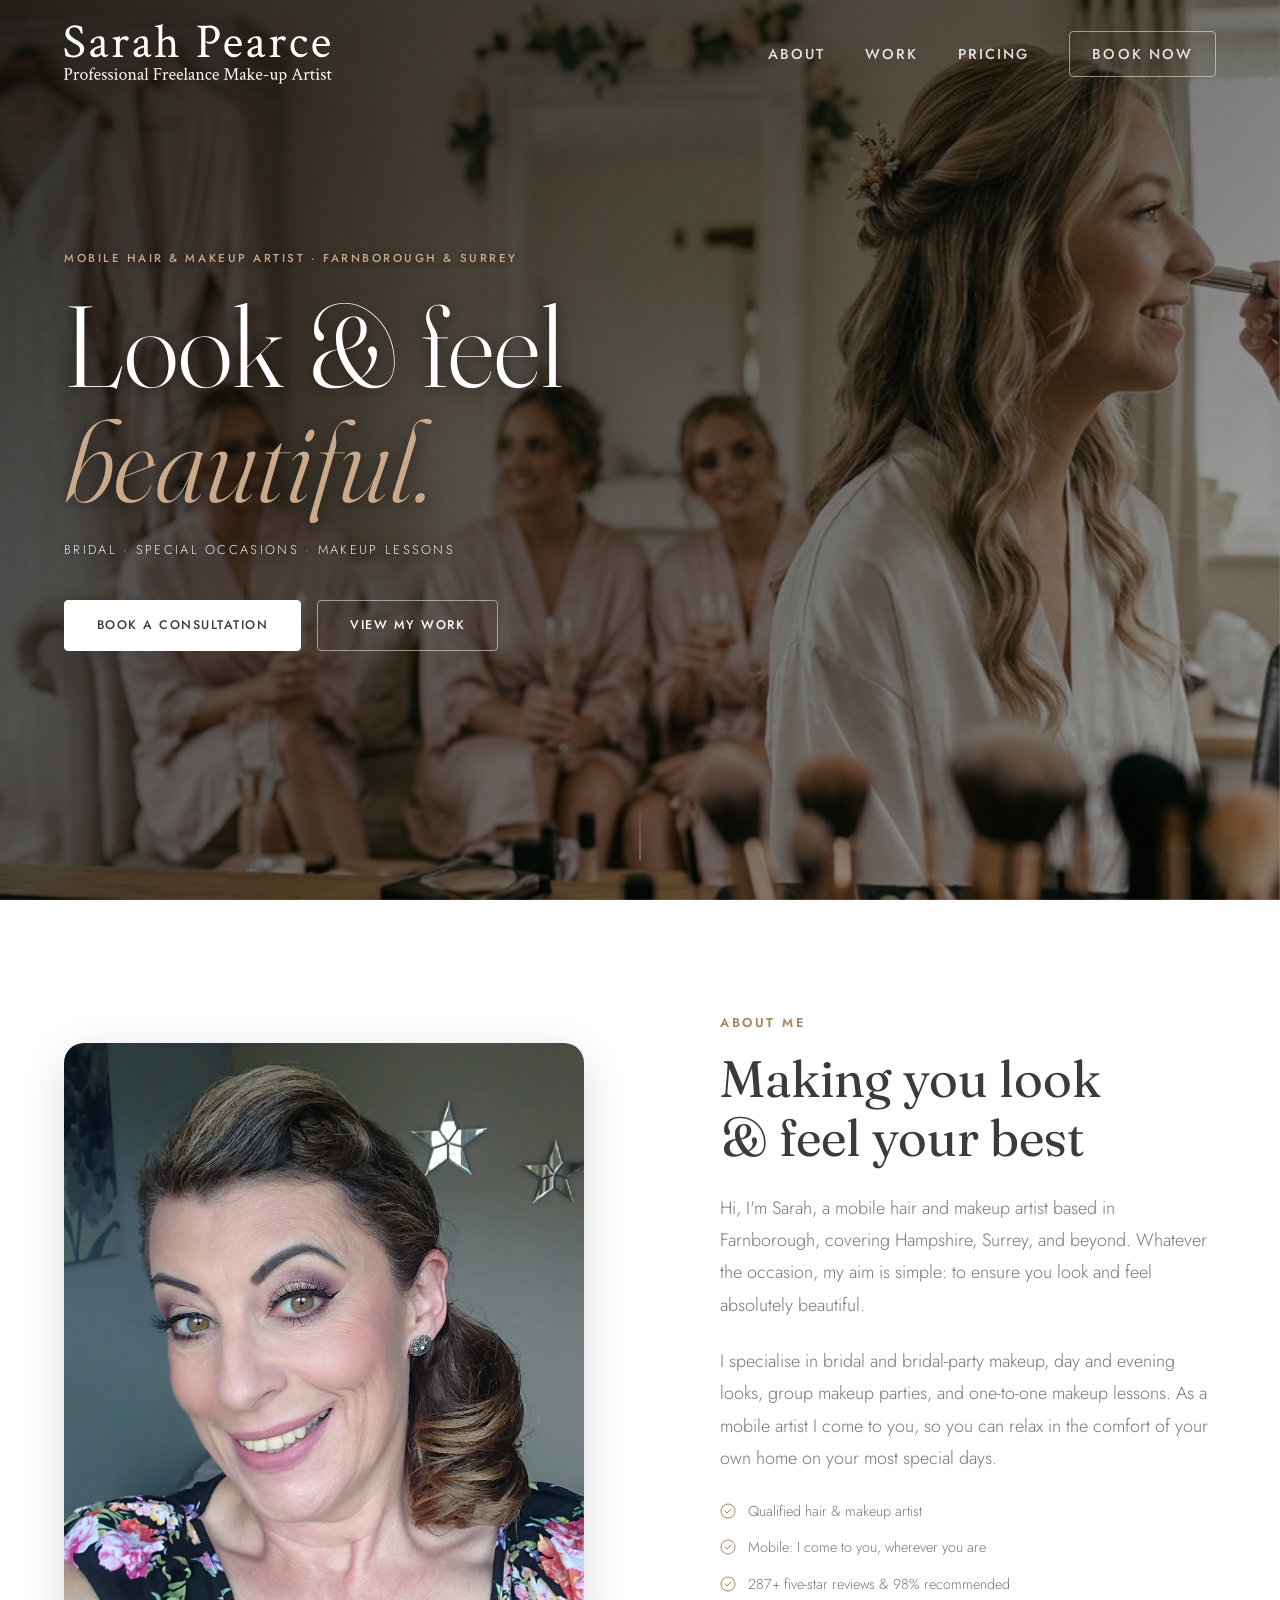
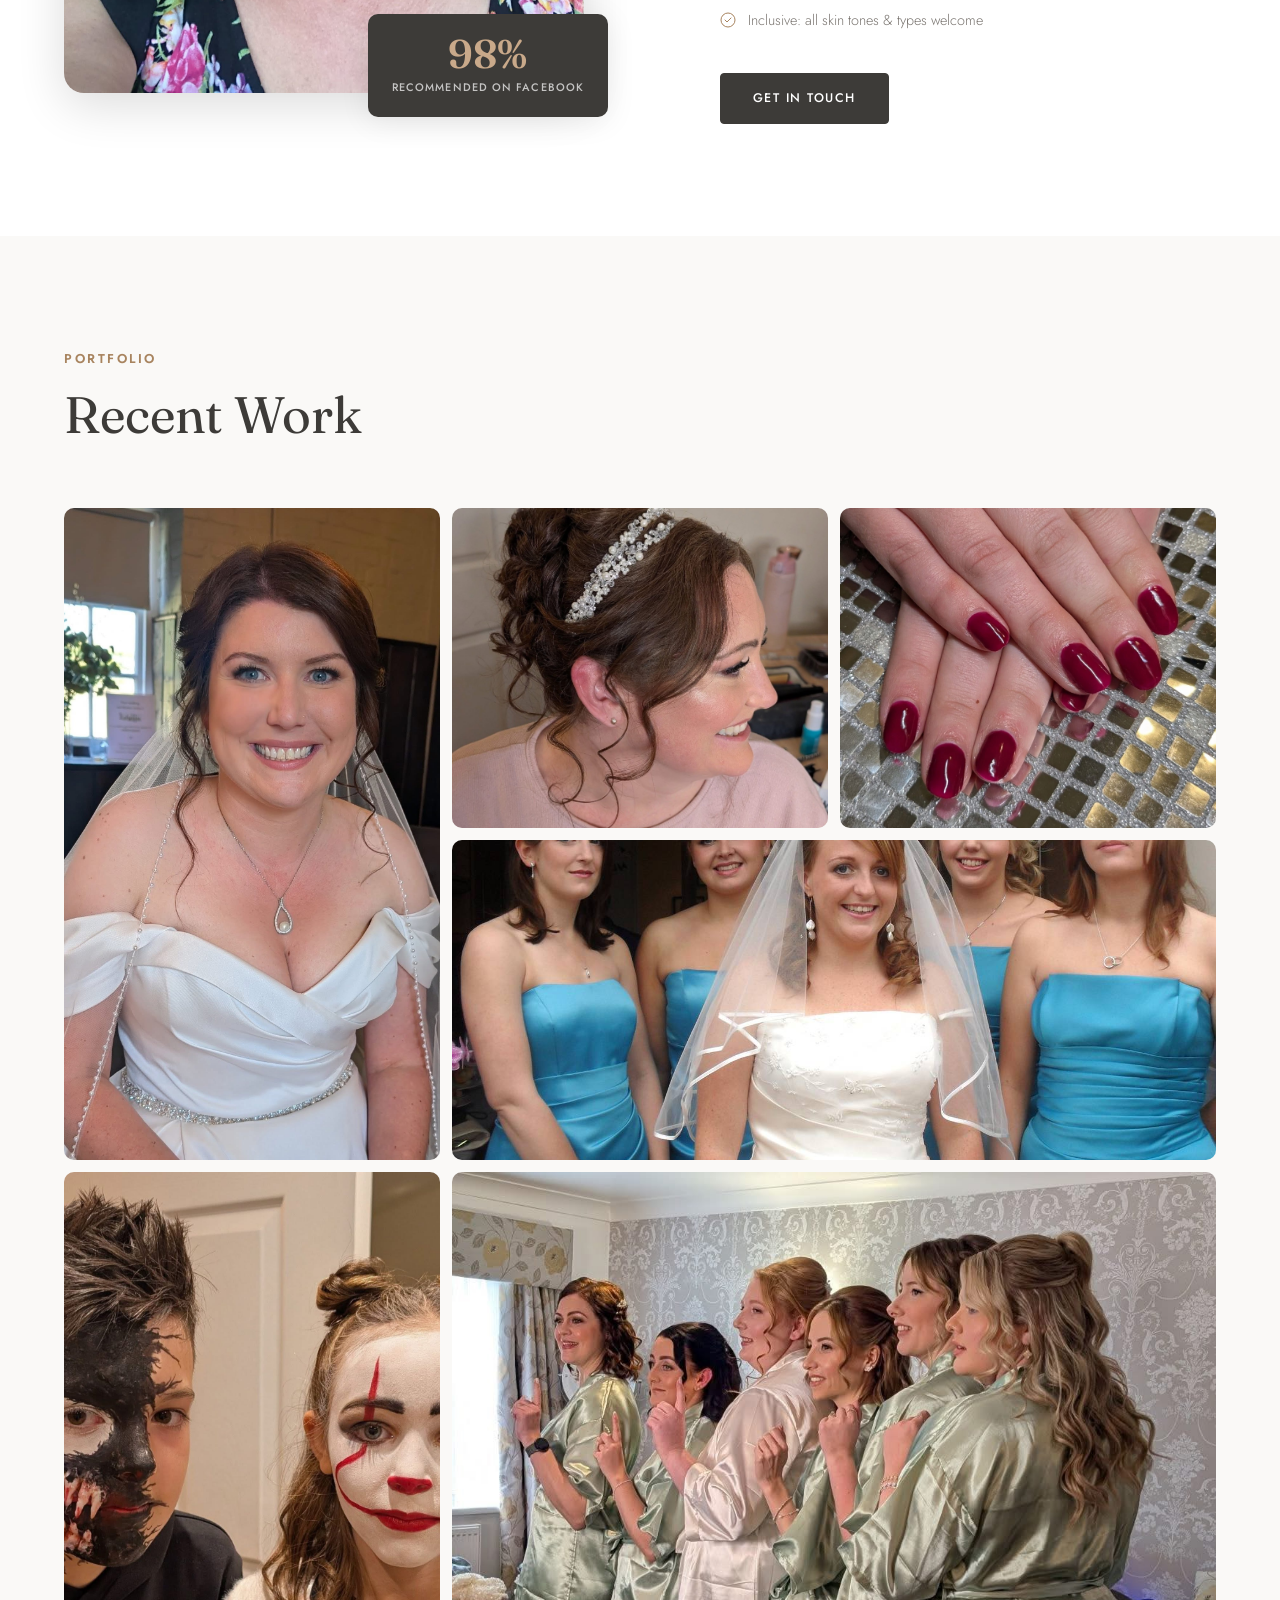
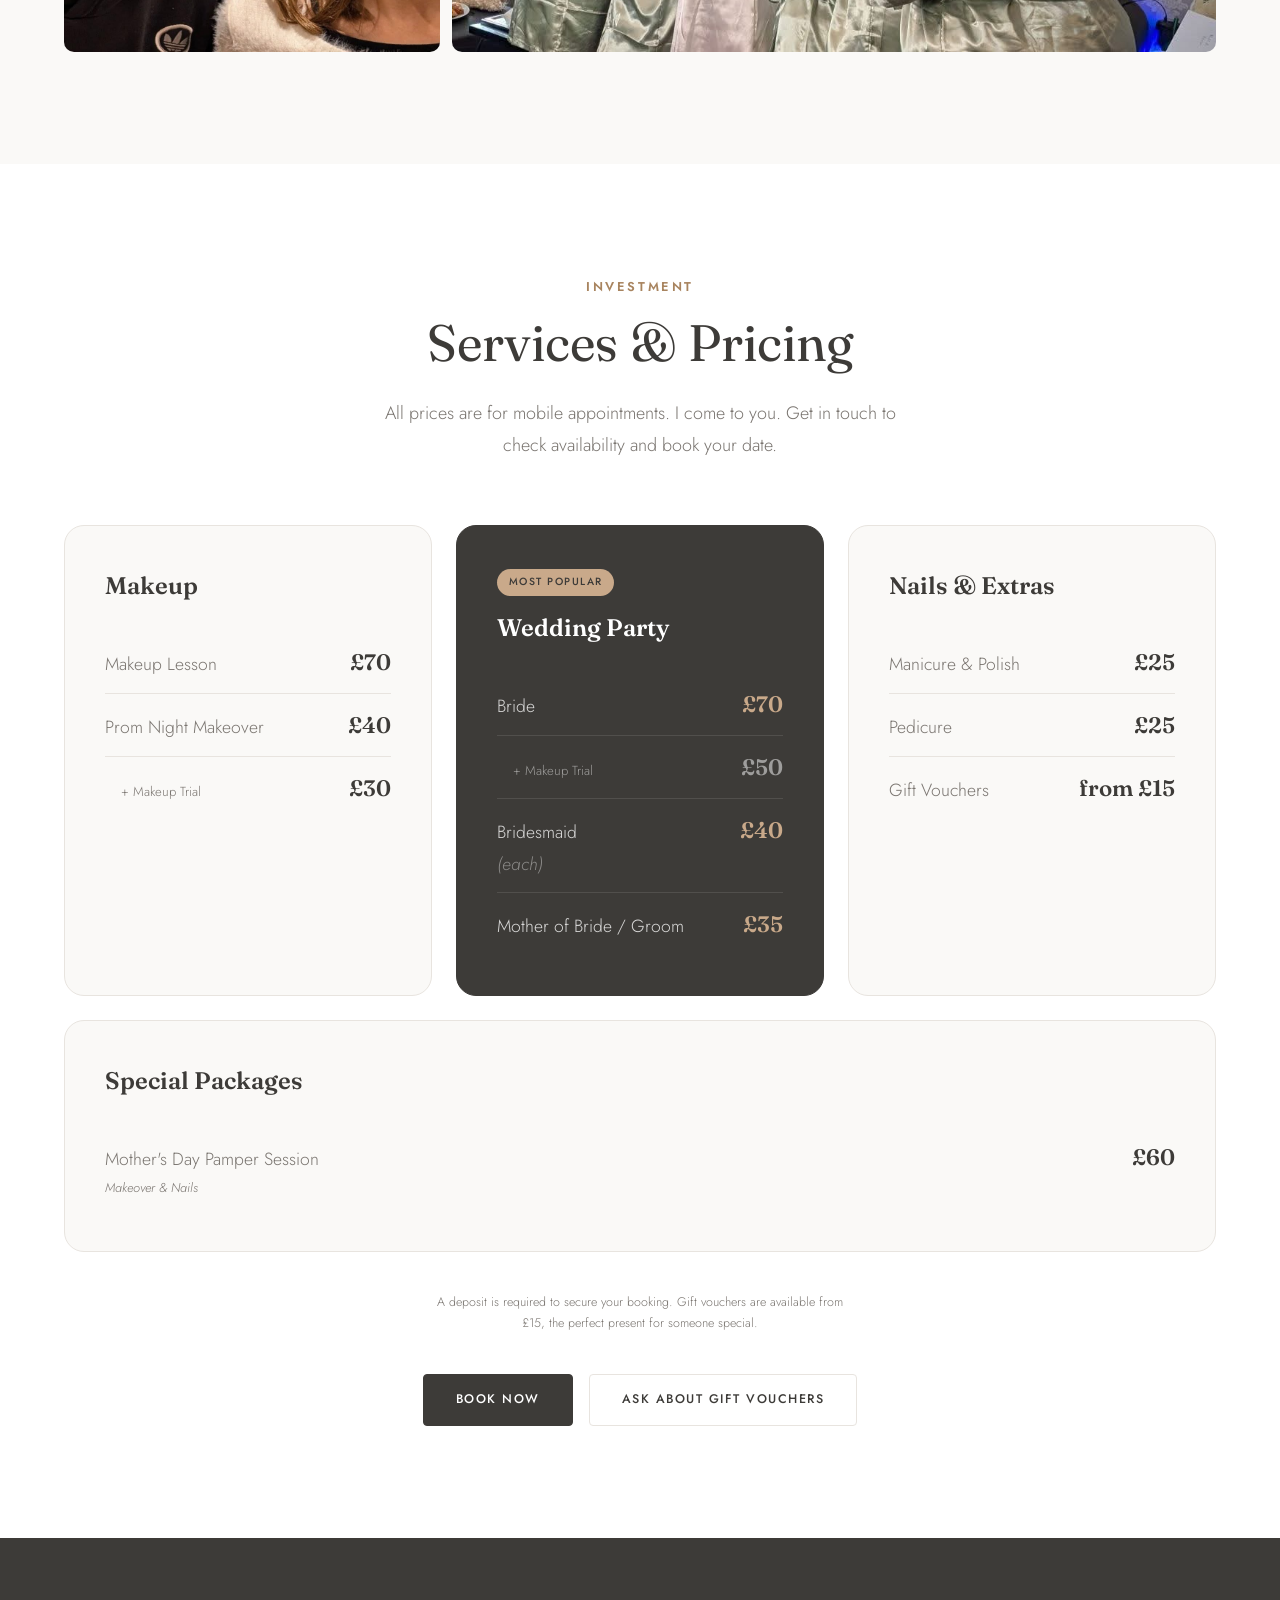
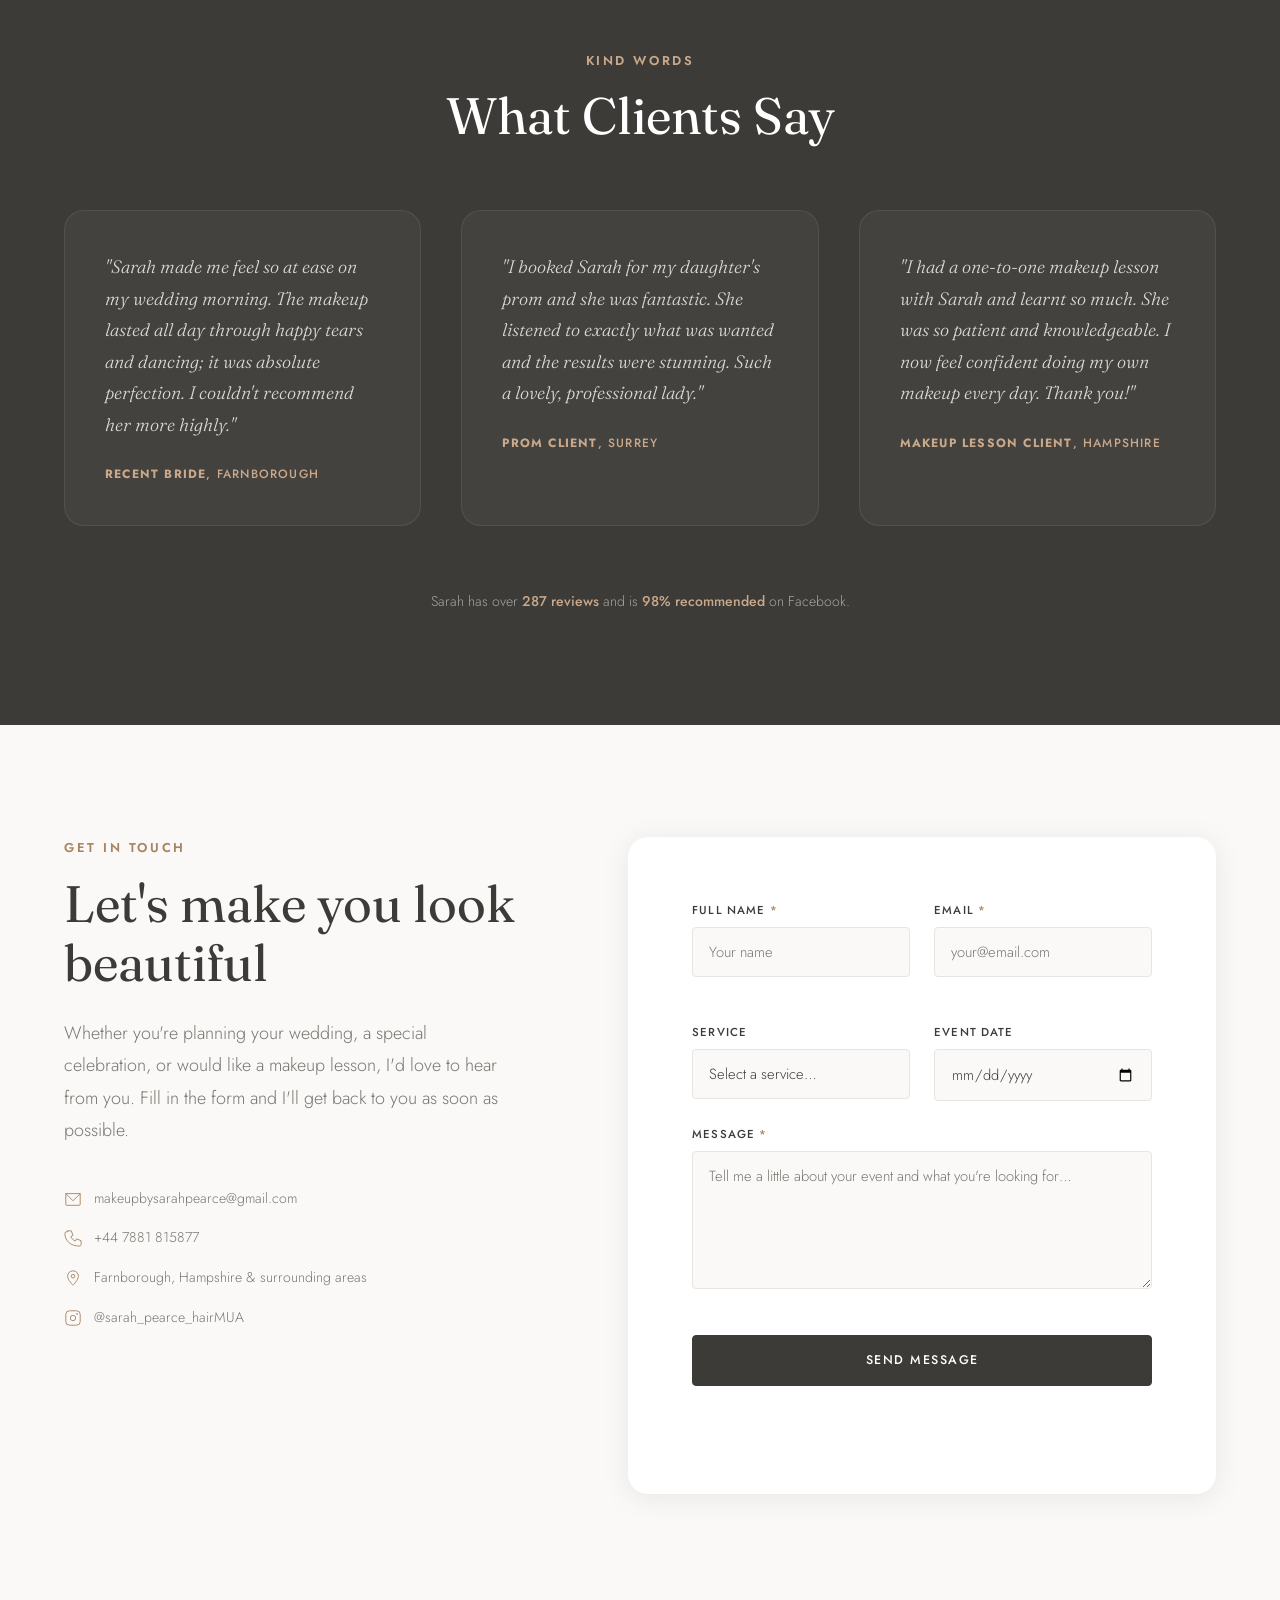
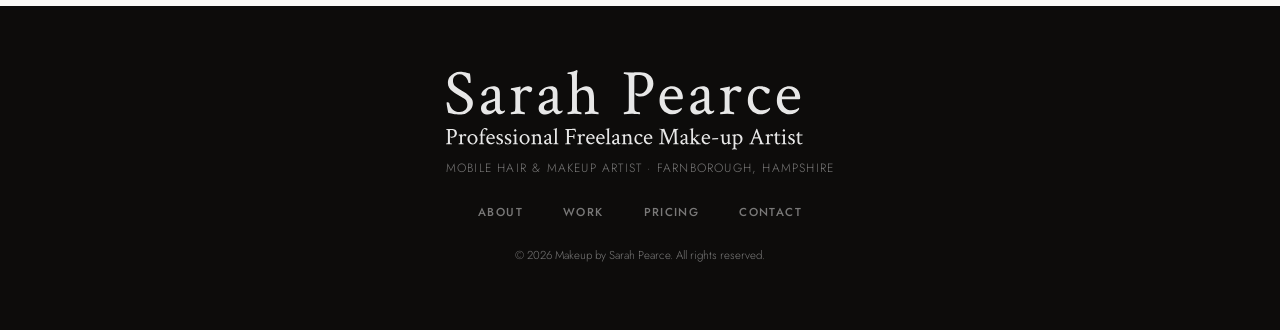
==== makeupbysarahpearce/index.html @ aaafce6f "Fix makeupbysarahpearce – commit as regular files instead of submodule Co-Authored-By: Claude Sonnet" ====
<!DOCTYPE html>
<html lang="en">
<head>
  <meta charset="UTF-8" />
  <meta name="viewport" content="width=device-width, initial-scale=1.0" />
  <title>Makeup by Sarah Pearce | Mobile Hair &amp; Makeup Artist, Farnborough</title>
  <link rel="stylesheet" href="styles.css" />
  <link rel="preconnect" href="https://fonts.googleapis.com" />
  <link rel="preconnect" href="https://fonts.gstatic.com" crossorigin />
  <link href="https://fonts.googleapis.com/css2?family=Fraunces:ital,opsz,wght@0,9..144,300;0,9..144,400;0,9..144,600;1,9..144,300;1,9..144,400;1,9..144,600&family=Jost:wght@300;400;500&display=swap" rel="stylesheet" />
  <script src="https://mcp.figma.com/mcp/html-to-design/capture.js" async></script>
</head>
<body>

  <!-- NAV -->
  <header class="nav" id="nav">
    <div class="nav__inner">
      <a href="#hero" class="nav__logo">
        <img src="Images/Logo_colour.svg" alt="Makeup by Sarah Pearce" class="nav__logo-img" />
      </a>
      <nav class="nav__links">
        <a href="#about">About</a>
        <a href="#gallery">Work</a>
        <a href="#pricing">Pricing</a>
        <a href="#contact" class="nav__cta">Book Now</a>
      </nav>
      <button class="nav__burger" aria-label="Open menu" id="burger">
        <span></span><span></span><span></span>
      </button>
    </div>
    <div class="nav__mobile" id="mobileMenu">
      <a href="#about" class="mobile-link">About</a>
      <a href="#gallery" class="mobile-link">Work</a>
      <a href="#pricing" class="mobile-link">Pricing</a>
      <a href="#contact" class="mobile-link">Book Now</a>
    </div>
  </header>

  <!-- HERO -->
  <section class="hero" id="hero">
    <div class="hero__bg">
      <div class="hero__overlay"></div>
      <img
        src="Images/hero_01.png"
        alt="Makeup artist at work"
        class="hero__img"
      />
    </div>
    <div class="hero__content">
      <p class="hero__eyebrow">Mobile Hair &amp; Makeup Artist · Farnborough &amp; Surrey</p>
      <h1 class="hero__title">Look &amp; feel<br /><em>beautiful.</em></h1>
      <p class="hero__sub">Bridal · Special Occasions · Makeup Lessons</p>
      <div class="hero__actions">
        <a href="#contact" class="btn btn--light">Book a Consultation</a>
        <a href="#gallery" class="btn btn--ghost">View My Work</a>
      </div>
    </div>
    <a href="#about" class="hero__scroll" aria-label="Scroll down">
      <span class="hero__scroll-line"></span>
    </a>
  </section>

  <!-- ABOUT -->
  <section class="about section" id="about">
    <div class="container about__grid">
      <div class="about__image-wrap">
        <img
          src="Images/IMG_0095.JPG"
          alt="Sarah Pearce, mobile hair and makeup artist"
          class="about__img"
        />
        <div class="about__badge">
          <span class="about__badge-num">98%</span>
          <span class="about__badge-text">Recommended on Facebook</span>
        </div>
      </div>
      <div class="about__copy">
        <p class="label">About Me</p>
        <h2 class="section-title">Making you look<br />&amp; feel your best</h2>
        <p class="body-text">Hi, I'm Sarah, a mobile hair and makeup artist based in Farnborough, covering Hampshire, Surrey, and beyond. Whatever the occasion, my aim is simple: to ensure you look and feel absolutely beautiful.</p>
        <p class="body-text">I specialise in bridal and bridal-party makeup, day and evening looks, group makeup parties, and one-to-one makeup lessons. As a mobile artist I come to you, so you can relax in the comfort of your own home on your most special days.</p>
        <ul class="about__list">
          <li>
            <svg viewBox="0 0 16 16" fill="none"><circle cx="8" cy="8" r="7" stroke="currentColor"/><path d="M5 8l2 2 4-4" stroke="currentColor" stroke-linecap="round" stroke-linejoin="round"/></svg>
            Qualified hair &amp; makeup artist
          </li>
          <li>
            <svg viewBox="0 0 16 16" fill="none"><circle cx="8" cy="8" r="7" stroke="currentColor"/><path d="M5 8l2 2 4-4" stroke="currentColor" stroke-linecap="round" stroke-linejoin="round"/></svg>
            Mobile: I come to you, wherever you are
          </li>
          <li>
            <svg viewBox="0 0 16 16" fill="none"><circle cx="8" cy="8" r="7" stroke="currentColor"/><path d="M5 8l2 2 4-4" stroke="currentColor" stroke-linecap="round" stroke-linejoin="round"/></svg>
            287+ five-star reviews &amp; 98% recommended
          </li>
          <li>
            <svg viewBox="0 0 16 16" fill="none"><circle cx="8" cy="8" r="7" stroke="currentColor"/><path d="M5 8l2 2 4-4" stroke="currentColor" stroke-linecap="round" stroke-linejoin="round"/></svg>
            Inclusive: all skin tones &amp; types welcome
          </li>
        </ul>
        <a href="#contact" class="btn btn--dark">Get in Touch</a>
      </div>
    </div>
  </section>

  <!-- GALLERY -->
  <section class="gallery section" id="gallery">
    <div class="container gallery__header">
      <p class="label">Portfolio</p>
      <h2 class="section-title">Recent Work</h2>
    </div>
    <div class="gallery__grid">
      <div class="gallery__item gallery__item--tall">
        <img src="Images/IMG_0094.JPG" alt="Bridal makeup" />
        <div class="gallery__caption">Bridal</div>
      </div>
      <div class="gallery__item">
        <img src="Images/IMG_0092.JPG" alt="Bridal hair and makeup" />
        <div class="gallery__caption">Bridal Hair &amp; Makeup</div>
      </div>
      <div class="gallery__item">
        <img src="Images/IMG_0091.JPG" alt="Manicure" />
        <div class="gallery__caption">Manicure</div>
      </div>
      <div class="gallery__item gallery__item--wide">
        <img src="Images/Sarah Thorne wedding day 25 June 2011 021.jpeg" alt="Bride and bridesmaids" />
        <div class="gallery__caption">Wedding Party</div>
      </div>
      <div class="gallery__item">
        <img src="Images/IMG_0093.JPG" alt="Special FX makeup" />
        <div class="gallery__caption">Special FX</div>
      </div>
      <div class="gallery__item gallery__item--wide">
        <img src="Images/IMG_0090.JPG" alt="Bridal party getting ready" />
        <div class="gallery__caption">Wedding Morning</div>
      </div>
    </div>
  </section>

  <!-- SERVICES / PRICING -->
  <section class="pricing section" id="pricing">
    <div class="container">
      <div class="pricing__header">
        <p class="label">Investment</p>
        <h2 class="section-title">Services &amp; Pricing</h2>
        <p class="pricing__sub body-text">All prices are for mobile appointments. I come to you. Get in touch to check availability and book your date.</p>
      </div>

      <div class="price-list">

        <div class="price-list__group">
          <h3 class="price-list__heading">Makeup</h3>
          <ul class="price-list__items">
            <li>
              <span class="price-list__name">Makeup Lesson</span>
              <span class="price-list__price">£70</span>
            </li>
            <li>
              <span class="price-list__name">Prom Night Makeover</span>
              <span class="price-list__price">£40</span>
            </li>
            <li class="price-list__sub-item">
              <span class="price-list__name">+ Makeup Trial</span>
              <span class="price-list__price">£30</span>
            </li>
          </ul>
        </div>

        <div class="price-list__group price-list__group--featured">
          <span class="pricing__tag">Most Popular</span>
          <h3 class="price-list__heading">Wedding Party</h3>
          <ul class="price-list__items">
            <li>
              <span class="price-list__name">Bride</span>
              <span class="price-list__price">£70</span>
            </li>
            <li class="price-list__sub-item">
              <span class="price-list__name">+ Makeup Trial</span>
              <span class="price-list__price">£50</span>
            </li>
            <li>
              <span class="price-list__name">Bridesmaid <span class="price-list__each">(each)</span></span>
              <span class="price-list__price">£40</span>
            </li>
            <li>
              <span class="price-list__name">Mother of Bride / Groom</span>
              <span class="price-list__price">£35</span>
            </li>
          </ul>
        </div>

        <div class="price-list__group">
          <h3 class="price-list__heading">Nails &amp; Extras</h3>
          <ul class="price-list__items">
            <li>
              <span class="price-list__name">Manicure &amp; Polish</span>
              <span class="price-list__price">£25</span>
            </li>
            <li>
              <span class="price-list__name">Pedicure</span>
              <span class="price-list__price">£25</span>
            </li>
            <li>
              <span class="price-list__name">Gift Vouchers</span>
              <span class="price-list__price">from £15</span>
            </li>
          </ul>
        </div>

        <div class="price-list__group price-list__group--full">
          <h3 class="price-list__heading">Special Packages</h3>
          <ul class="price-list__items">
            <li>
              <span class="price-list__name">
                Mother's Day Pamper Session
                <span class="price-list__detail">Makeover &amp; Nails</span>
              </span>
              <span class="price-list__price">£60</span>
            </li>
          </ul>
        </div>

      </div>

      <p class="pricing__note">A deposit is required to secure your booking. Gift vouchers are available from £15, the perfect present for someone special.</p>
      <div class="pricing__cta">
        <a href="#contact" class="btn btn--dark">Book Now</a>
        <a href="#contact" class="btn btn--outline">Ask About Gift Vouchers</a>
      </div>
    </div>
  </section>

  <!-- TESTIMONIALS -->
  <section class="testimonials section" id="testimonials">
    <div class="container">
      <p class="label label--light">Kind Words</p>
      <h2 class="section-title section-title--light">What Clients Say</h2>
      <div class="testimonials__grid">
        <blockquote class="testimonial">
          <p>"Sarah made me feel so at ease on my wedding morning. The makeup lasted all day through happy tears and dancing; it was absolute perfection. I couldn't recommend her more highly."</p>
          <footer><strong>Recent Bride</strong>, Farnborough</footer>
        </blockquote>
        <blockquote class="testimonial">
          <p>"I booked Sarah for my daughter's prom and she was fantastic. She listened to exactly what was wanted and the results were stunning. Such a lovely, professional lady."</p>
          <footer><strong>Prom Client</strong>, Surrey</footer>
        </blockquote>
        <blockquote class="testimonial">
          <p>"I had a one-to-one makeup lesson with Sarah and learnt so much. She was so patient and knowledgeable. I now feel confident doing my own makeup every day. Thank you!"</p>
          <footer><strong>Makeup Lesson Client</strong>, Hampshire</footer>
        </blockquote>
      </div>
      <p class="testimonials__cta-text">Sarah has over <strong>287 reviews</strong> and is <strong>98% recommended</strong> on Facebook.</p>
    </div>
  </section>

  <!-- CONTACT -->
  <section class="contact section" id="contact">
    <div class="container contact__grid">
      <div class="contact__info">
        <p class="label">Get in Touch</p>
        <h2 class="section-title">Let's make you look beautiful</h2>
        <p class="body-text">Whether you're planning your wedding, a special celebration, or would like a makeup lesson, I'd love to hear from you. Fill in the form and I'll get back to you as soon as possible.</p>
        <ul class="contact__details">
          <li>
            <svg viewBox="0 0 20 20" fill="none"><path d="M2 4h16v12a1 1 0 01-1 1H3a1 1 0 01-1-1V4z" stroke="currentColor"/><path d="M2 4l8 8 8-8" stroke="currentColor"/></svg>
            makeupbysarahpearce@gmail.com
          </li>
          <li>
            <svg viewBox="0 0 20 20" fill="none"><path d="M4 2h4l2 5-2.5 1.5a11 11 0 005 5L14 11l5 2v4a2 2 0 01-2 2C7.163 19 1 12.837 1 5a2 2 0 012-2h1z" stroke="currentColor" stroke-linecap="round" stroke-linejoin="round"/></svg>
            +44 7881 815877
          </li>
          <li>
            <svg viewBox="0 0 20 20" fill="none"><path d="M10 2a6 6 0 016 6c0 4-6 10-6 10S4 12 4 8a6 6 0 016-6z" stroke="currentColor"/><circle cx="10" cy="8" r="2" stroke="currentColor"/></svg>
            Farnborough, Hampshire &amp; surrounding areas
          </li>
          <li>
            <svg viewBox="0 0 20 20" fill="none"><rect x="2" y="2" width="16" height="16" rx="4" stroke="currentColor"/><circle cx="10" cy="10" r="3" stroke="currentColor"/><circle cx="14.5" cy="5.5" r="0.5" fill="currentColor" stroke="currentColor"/></svg>
            @sarah_pearce_hairMUA
          </li>
        </ul>
      </div>
      <form class="contact__form" id="contactForm" novalidate>
        <div class="form__row">
          <div class="form__group">
            <label for="name">Full Name <span aria-hidden="true">*</span></label>
            <input type="text" id="name" name="name" placeholder="Your name" required />
            <span class="form__error" id="nameError"></span>
          </div>
          <div class="form__group">
            <label for="email">Email <span aria-hidden="true">*</span></label>
            <input type="email" id="email" name="email" placeholder="your@email.com" required />
            <span class="form__error" id="emailError"></span>
          </div>
        </div>
        <div class="form__row">
          <div class="form__group">
            <label for="service">Service</label>
            <select id="service" name="service">
              <option value="" disabled selected>Select a service…</option>
              <option>Bridal Makeup</option>
              <option>Bridal Trial</option>
              <option>Bridesmaid Makeup</option>
              <option>Mother of Bride / Groom</option>
              <option>Prom Night Makeover</option>
              <option>Makeup Lesson</option>
              <option>Manicure &amp; Polish</option>
              <option>Pedicure</option>
              <option>Mother's Day Pamper Session</option>
              <option>Gift Voucher Enquiry</option>
              <option>Other</option>
            </select>
          </div>
          <div class="form__group">
            <label for="date">Event Date</label>
            <input type="date" id="date" name="date" />
          </div>
        </div>
        <div class="form__group">
          <label for="message">Message <span aria-hidden="true">*</span></label>
          <textarea id="message" name="message" rows="5" placeholder="Tell me a little about your event and what you're looking for…" required></textarea>
          <span class="form__error" id="messageError"></span>
        </div>
        <button type="submit" class="btn btn--dark btn--full" id="submitBtn">
          <span class="btn__text">Send Message</span>
          <span class="btn__spinner" aria-hidden="true"></span>
        </button>
        <p class="form__success" id="formSuccess" aria-live="polite"></p>
      </form>
    </div>
  </section>

  <!-- FOOTER -->
  <footer class="footer">
    <div class="container footer__inner">
      <div class="footer__brand">
        <img src="Images/Logo_white.svg" alt="Makeup by Sarah Pearce" class="footer__logo-img" />
        <p>Mobile Hair &amp; Makeup Artist · Farnborough, Hampshire</p>
      </div>
      <nav class="footer__nav">
        <a href="#about">About</a>
        <a href="#gallery">Work</a>
        <a href="#pricing">Pricing</a>
        <a href="#contact">Contact</a>
      </nav>
      <p class="footer__copy">&copy; 2026 Makeup by Sarah Pearce. All rights reserved.</p>
    </div>
  </footer>

  <script src="script.js"></script>
</body>
</html>
---- makeupbysarahpearce/styles.css ----
/* =========================================================
   ARIA MONROE | MAKEUP ARTIST WEBSITE
   ========================================================= */

/* ----- CUSTOM PROPERTIES ----- */
:root {
  --clr-bg:        #faf9f7;
  --clr-white:     #ffffff;
  --clr-black:     #0d0c0b;
  --clr-ink:       #3d3b38;
  --clr-muted:     #7a7570;
  --clr-border:    #e8e4df;
  --clr-accent:    #c9a98a;
  --clr-accent-dk: #a8845f;
  --clr-dark:      #1a1917;

  --ff-serif: 'Fraunces', Georgia, serif;
  --ff-sans:  'Jost', system-ui, sans-serif;

  --fw-light:   300;
  --fw-regular: 400;
  --fw-medium:  500;
  --fw-semi:    600;

  --space-xs:  0.5rem;
  --space-sm:  1rem;
  --space-md:  1.5rem;
  --space-lg:  2.5rem;
  --space-xl:  4rem;
  --space-2xl: 7rem;

  --radius-sm: 4px;
  --radius-md: 10px;
  --radius-lg: 20px;

  --transition: 0.3s ease;
  --shadow-card: 0 4px 30px rgba(0,0,0,0.08);
  --shadow-hover: 0 12px 48px rgba(0,0,0,0.14);
}

/* ----- RESET & BASE ----- */
*, *::before, *::after { box-sizing: border-box; margin: 0; padding: 0; }
html { scroll-behavior: smooth; font-size: 16px; }
body {
  font-family: var(--ff-sans);
  font-weight: var(--fw-light);
  color: var(--clr-ink);
  background: var(--clr-bg);
  line-height: 1.7;
  -webkit-font-smoothing: antialiased;
}
img { display: block; max-width: 100%; height: 100%; object-fit: cover; }
a { text-decoration: none; color: inherit; }
button { cursor: pointer; border: none; background: none; font: inherit; }
ul { list-style: none; }

/* ----- UTILITIES ----- */
.container {
  max-width: 1200px;
  margin: 0 auto;
  padding: 0 var(--space-md);
}

.section { padding: var(--space-2xl) 0; }

.label {
  font-family: var(--ff-sans);
  font-weight: var(--fw-semi);
  font-size: 0.8rem;
  letter-spacing: 0.2em;
  text-transform: uppercase;
  color: var(--clr-accent-dk);
  margin-bottom: var(--space-sm);
  display: block;
}

.label--light { color: var(--clr-accent); }

.section-title {
  font-family: var(--ff-serif);
  font-weight: var(--fw-regular);
  font-size: clamp(2rem, 4vw, 3.2rem);
  line-height: 1.15;
  color: var(--clr-ink);
  margin-bottom: var(--space-md);
}

.section-title--light { color: var(--clr-white); }

.body-text {
  color: var(--clr-muted);
  font-size: 1.125rem;
  max-width: 52ch;
  line-height: 1.8;
  margin-bottom: var(--space-md);
}

/* ----- BUTTONS ----- */
.btn {
  display: inline-flex;
  align-items: center;
  justify-content: center;
  gap: 0.5rem;
  padding: 0.875rem 2rem;
  font-family: var(--ff-sans);
  font-weight: var(--fw-medium);
  font-size: 0.78rem;
  letter-spacing: 0.12em;
  text-transform: uppercase;
  border-radius: var(--radius-sm);
  transition: background var(--transition), color var(--transition),
              border-color var(--transition), transform 0.2s ease,
              box-shadow var(--transition);
}

.btn--dark {
  background: var(--clr-ink);
  color: var(--clr-white);
  border: 1.5px solid var(--clr-ink);
}
.btn--dark:hover {
  background: var(--clr-accent-dk);
  border-color: var(--clr-accent-dk);
  transform: translateY(-2px);
  box-shadow: 0 8px 24px rgba(168,132,95,0.3);
}

.btn--light {
  background: var(--clr-white);
  color: var(--clr-ink);
  border: 1.5px solid var(--clr-white);
}
.btn--light:hover {
  background: transparent;
  color: var(--clr-white);
  transform: translateY(-2px);
}

.btn--ghost {
  background: transparent;
  color: var(--clr-white);
  border: 1.5px solid rgba(255,255,255,0.5);
}
.btn--ghost:hover {
  background: rgba(255,255,255,0.1);
  border-color: var(--clr-white);
  transform: translateY(-2px);
}

.btn--outline {
  background: transparent;
  color: var(--clr-ink);
  border: 1.5px solid var(--clr-border);
}
.btn--outline:hover {
  background: var(--clr-ink);
  color: var(--clr-white);
  border-color: var(--clr-ink);
  transform: translateY(-2px);
}

.btn--full { width: 100%; }

/* ----- NAV ----- */
.nav {
  position: fixed;
  top: 0;
  left: 0;
  right: 0;
  z-index: 100;
  transition: background var(--transition), box-shadow var(--transition), padding var(--transition);
  padding: 1.5rem 0;
}

.nav.scrolled {
  background: rgba(250,249,247,0.95);
  backdrop-filter: blur(12px);
  box-shadow: 0 1px 20px rgba(0,0,0,0.06);
  padding: 1rem 0;
}

.nav__inner {
  max-width: 1200px;
  margin: 0 auto;
  padding: 0 var(--space-md);
  display: flex;
  align-items: center;
  justify-content: space-between;
}

.nav__logo {
  display: flex;
  align-items: center;
}

.nav__logo-img {
  height: 60px;
  width: auto;
  object-fit: contain;
  filter: brightness(0) invert(1);
  transition: filter var(--transition), opacity var(--transition);
}
.nav.scrolled .nav__logo-img {
  filter: none;
}

.nav__links {
  display: flex;
  align-items: center;
  gap: var(--space-lg);
}

.nav__links a {
  font-size: 0.9rem;
  font-weight: var(--fw-medium);
  letter-spacing: 0.14em;
  text-transform: uppercase;
  color: rgba(255,255,255,0.85);
  transition: color var(--transition);
  position: relative;
}
.nav__links a::after {
  content: '';
  position: absolute;
  left: 0; bottom: -3px;
  width: 0; height: 1px;
  background: currentColor;
  transition: width var(--transition);
}
.nav__links a:hover::after { width: 100%; }
.nav__links a:hover { color: var(--clr-white); }
.nav.scrolled .nav__links a { color: var(--clr-muted); }
.nav.scrolled .nav__links a:hover { color: var(--clr-ink); }

.nav__cta {
  padding: 0.6rem 1.4rem;
  border: 1.5px solid rgba(255,255,255,0.5);
  border-radius: var(--radius-sm);
  transition: background var(--transition), border-color var(--transition) !important;
}
.nav__cta:hover { background: rgba(255,255,255,0.15) !important; }
.nav.scrolled .nav__cta {
  border-color: var(--clr-border) !important;
  color: var(--clr-ink) !important;
}
.nav.scrolled .nav__cta:hover { background: var(--clr-ink) !important; color: var(--clr-white) !important; }

.nav__burger { display: none; flex-direction: column; gap: 5px; padding: 4px; }
.nav__burger span {
  display: block; width: 24px; height: 1.5px;
  background: var(--clr-white);
  transition: background var(--transition), transform var(--transition), opacity var(--transition);
}
.nav.scrolled .nav__burger span { background: var(--clr-ink); }
.nav__burger.open span:nth-child(1) { transform: translateY(6.5px) rotate(45deg); }
.nav__burger.open span:nth-child(2) { opacity: 0; }
.nav__burger.open span:nth-child(3) { transform: translateY(-6.5px) rotate(-45deg); }

.nav__mobile {
  display: none;
  flex-direction: column;
  background: var(--clr-bg);
  padding: var(--space-md) var(--space-md) var(--space-lg);
  border-top: 1px solid var(--clr-border);
}
.nav__mobile.open { display: flex; }
.mobile-link {
  font-size: 0.8rem;
  font-weight: var(--fw-medium);
  letter-spacing: 0.14em;
  text-transform: uppercase;
  color: var(--clr-ink);
  padding: 0.75rem 0;
  border-bottom: 1px solid var(--clr-border);
  transition: color var(--transition);
}
.mobile-link:hover { color: var(--clr-accent-dk); }

/* ----- HERO ----- */
.hero {
  position: relative;
  height: 100svh;
  min-height: 600px;
  display: flex;
  align-items: center;
  overflow: hidden;
}

.hero__bg {
  position: absolute;
  inset: 0;
}

.hero__img {
  width: 100%;
  height: 100%;
  object-fit: cover;
  object-position: center top;
  transform: scale(1.06);
  animation: heroZoom 12s ease-out forwards;
}

@keyframes heroZoom {
  to { transform: scale(1); }
}

.hero__overlay {
  position: absolute;
  inset: 0;
  background: linear-gradient(
    135deg,
    rgba(10,9,8,0.82) 0%,
    rgba(10,9,8,0.55) 55%,
    rgba(10,9,8,0.3) 100%
  );
  z-index: 1;
}

.hero__content {
  position: relative;
  z-index: 2;
  width: 100%;
  max-width: 1200px;
  margin: 0 auto;
  padding: 0 var(--space-md);
  animation: fadeUp 1s 0.4s both;
}

@keyframes fadeUp {
  from { opacity: 0; transform: translateY(30px); }
  to   { opacity: 1; transform: translateY(0); }
}

.hero__eyebrow {
  font-size: 0.72rem;
  font-weight: var(--fw-medium);
  letter-spacing: 0.22em;
  text-transform: uppercase;
  color: var(--clr-accent);
  margin-bottom: 1.25rem;
  text-shadow: 0 1px 6px rgba(0,0,0,0.5);
}

.hero__title {
  font-family: var(--ff-serif);
  font-weight: var(--fw-light);
  font-size: clamp(3.5rem, 9vw, 7.5rem);
  line-height: 1;
  color: var(--clr-white);
  margin-bottom: 1.25rem;
  text-shadow: 0 2px 16px rgba(0,0,0,0.55);
}

.hero__title em {
  font-style: italic;
  color: var(--clr-accent);
}

.hero__sub {
  font-size: 0.8rem;
  letter-spacing: 0.18em;
  text-transform: uppercase;
  color: rgba(255,255,255,0.9);
  margin-bottom: 2.5rem;
  text-shadow: 0 1px 8px rgba(0,0,0,0.5);
}

.hero__actions { display: flex; gap: 1rem; flex-wrap: wrap; }

.hero__scroll {
  position: absolute;
  bottom: 2.5rem;
  left: 50%;
  transform: translateX(-50%);
  z-index: 2;
  display: flex;
  flex-direction: column;
  align-items: center;
}

.hero__scroll-line {
  display: block;
  width: 1px;
  height: 60px;
  background: linear-gradient(to bottom, transparent, rgba(255,255,255,0.5));
  animation: scrollPulse 2s ease-in-out infinite;
}

@keyframes scrollPulse {
  0%, 100% { opacity: 0.4; transform: scaleY(1); }
  50%       { opacity: 1;   transform: scaleY(1.15); }
}

/* ----- ABOUT ----- */
.about { background: var(--clr-white); }

.about__grid {
  display: grid;
  grid-template-columns: 1fr 1fr;
  gap: var(--space-2xl);
  align-items: center;
}

.about__image-wrap {
  position: relative;
}

.about__img {
  width: 100%;
  aspect-ratio: 4/5;
  object-fit: cover;
  border-radius: var(--radius-lg);
  box-shadow: var(--shadow-hover);
}

.about__badge {
  position: absolute;
  bottom: -1.5rem;
  right: -1.5rem;
  background: var(--clr-ink);
  color: var(--clr-white);
  border-radius: var(--radius-md);
  padding: 1.25rem 1.5rem;
  text-align: center;
  box-shadow: var(--shadow-card);
}

.about__badge-num {
  display: block;
  font-family: var(--ff-serif);
  font-size: 2.5rem;
  font-weight: var(--fw-semi);
  line-height: 1;
  color: var(--clr-accent);
}

.about__badge-text {
  display: block;
  font-size: 0.68rem;
  font-weight: var(--fw-medium);
  letter-spacing: 0.1em;
  text-transform: uppercase;
  color: rgba(255,255,255,0.7);
  margin-top: 0.25rem;
}

.about__copy { padding-left: var(--space-md); }

.about__list {
  display: flex;
  flex-direction: column;
  gap: 0.75rem;
  margin-bottom: var(--space-lg);
}

.about__list li {
  display: flex;
  align-items: center;
  gap: 0.75rem;
  font-size: 0.9rem;
  color: var(--clr-muted);
}

.about__list svg {
  width: 16px;
  height: 16px;
  flex-shrink: 0;
  color: var(--clr-accent-dk);
}

/* ----- GALLERY ----- */
.gallery { background: var(--clr-bg); }

.gallery__header {
  margin-bottom: var(--space-xl);
}

.gallery__grid {
  display: grid;
  grid-template-columns: repeat(3, 1fr);
  grid-template-rows: 320px 320px;
  gap: 12px;
  max-width: 1200px;
  margin: 0 auto;
  padding: 0 var(--space-md);
}

.gallery__item {
  position: relative;
  overflow: hidden;
  border-radius: var(--radius-md);
  cursor: pointer;
}

.gallery__item img {
  width: 100%;
  height: 100%;
  object-fit: cover;
  transition: transform 0.6s ease;
}

.gallery__item:hover img { transform: scale(1.06); }

.gallery__item--tall { grid-row: span 2; }
.gallery__item--wide { grid-column: span 2; }

.gallery__caption {
  position: absolute;
  bottom: 0;
  left: 0;
  right: 0;
  padding: 2rem 1.25rem 1.25rem;
  background: linear-gradient(to top, rgba(10,9,8,0.7), transparent);
  color: var(--clr-white);
  font-size: 0.72rem;
  font-weight: var(--fw-medium);
  letter-spacing: 0.18em;
  text-transform: uppercase;
  opacity: 0;
  transform: translateY(8px);
  transition: opacity var(--transition), transform var(--transition);
}

.gallery__item:hover .gallery__caption {
  opacity: 1;
  transform: translateY(0);
}

/* ----- PRICING ----- */
.pricing { background: var(--clr-white); }

.pricing__header {
  text-align: center;
  margin-bottom: var(--space-xl);
}

.pricing__header .label { justify-content: center; display: flex; }

.pricing__sub {
  margin: 0 auto;
  text-align: center;
}

.pricing__tag {
  display: inline-block;
  font-size: 0.65rem;
  font-weight: var(--fw-medium);
  letter-spacing: 0.14em;
  text-transform: uppercase;
  background: var(--clr-accent);
  color: var(--clr-ink);
  padding: 0.3rem 0.75rem;
  border-radius: 100px;
  margin-bottom: 0.75rem;
}

.pricing__note {
  text-align: center;
  font-size: 0.78rem;
  color: var(--clr-muted);
  max-width: 60ch;
  margin: 0 auto var(--space-lg);
}

.pricing__cta {
  display: flex;
  justify-content: center;
  gap: 1rem;
  flex-wrap: wrap;
}

/* ----- PRICE LIST ----- */
.price-list {
  display: grid;
  grid-template-columns: repeat(3, 1fr);
  gap: var(--space-md);
  margin-bottom: var(--space-lg);
}

.price-list__group {
  border: 1px solid var(--clr-border);
  border-radius: var(--radius-lg);
  padding: var(--space-lg);
  background: var(--clr-bg);
  transition: box-shadow var(--transition), transform var(--transition);
}

.price-list__group:hover {
  box-shadow: var(--shadow-hover);
  transform: translateY(-4px);
}

.price-list__group--featured {
  background: var(--clr-ink);
  border-color: var(--clr-ink);
  color: var(--clr-white);
}

.price-list__group--full {
  grid-column: 1 / -1;
}

.price-list__heading {
  font-family: var(--ff-serif);
  font-weight: var(--fw-semi);
  font-size: 1.5rem;
  margin-bottom: var(--space-md);
  color: var(--clr-ink);
}
.price-list__group--featured .price-list__heading { color: var(--clr-white); }

.price-list__items {
  display: flex;
  flex-direction: column;
}

.price-list__items li {
  display: flex;
  justify-content: space-between;
  align-items: baseline;
  gap: 1rem;
  padding: 0.75rem 0;
  border-bottom: 1px solid var(--clr-border);
}
.price-list__group--featured .price-list__items li {
  border-color: rgba(255,255,255,0.1);
}
.price-list__items li:last-child { border-bottom: none; }

.price-list__sub-item .price-list__name {
  padding-left: 1rem;
  font-size: 0.82rem;
  color: var(--clr-muted);
}
.price-list__group--featured .price-list__sub-item .price-list__name {
  color: rgba(255,255,255,0.5);
}
.price-list__group--featured .price-list__sub-item .price-list__price {
  color: rgba(255,255,255,0.5);
}

.price-list__name {
  font-size: 1.1rem;
  color: var(--clr-muted);
  display: flex;
  flex-direction: column;
  gap: 0.15rem;
}
.price-list__group--featured .price-list__name { color: rgba(255,255,255,0.8); }

.price-list__each {
  font-size: 1.1rem;
  color: var(--clr-muted);
  font-style: italic;
}
.price-list__group--featured .price-list__each { color: rgba(255,255,255,0.4); }

.price-list__detail {
  font-size: 0.8rem;
  color: var(--clr-muted);
  font-style: italic;
}

.price-list__price {
  font-family: var(--ff-serif);
  font-size: 1.4rem;
  font-weight: var(--fw-semi);
  color: var(--clr-ink);
  white-space: nowrap;
  flex-shrink: 0;
}
.price-list__group--featured .price-list__price { color: var(--clr-accent); }

@media (max-width: 900px) {
  .price-list {
    grid-template-columns: 1fr 1fr;
  }
  .price-list__group--full {
    grid-column: 1 / -1;
  }
}

@media (max-width: 600px) {
  .price-list {
    grid-template-columns: 1fr;
  }
}

/* ----- TESTIMONIALS ----- */
.testimonials {
  background: var(--clr-ink);
  text-align: center;
}

.testimonials__grid {
  display: grid;
  grid-template-columns: repeat(3, 1fr);
  gap: var(--space-lg);
  margin-top: var(--space-xl);
}

.testimonial {
  background: rgba(255,255,255,0.04);
  border: 1px solid rgba(255,255,255,0.08);
  border-radius: var(--radius-lg);
  padding: var(--space-lg);
  text-align: left;
  transition: background var(--transition);
}

.testimonial:hover { background: rgba(255,255,255,0.07); }

.testimonial p {
  font-family: var(--ff-serif);
  font-style: italic;
  font-size: 1.125rem;
  line-height: 1.75;
  color: rgba(255,255,255,0.8);
  margin-bottom: var(--space-md);
}

.testimonial footer {
  font-size: 0.75rem;
  font-weight: var(--fw-medium);
  letter-spacing: 0.1em;
  text-transform: uppercase;
  color: var(--clr-accent);
}

.testimonials__cta-text {
  margin-top: var(--space-xl);
  text-align: center;
  font-size: 0.88rem;
  color: rgba(255,255,255,0.55);
}

.testimonials__cta-text strong {
  color: var(--clr-accent);
  font-weight: var(--fw-medium);
}

/* ----- CONTACT ----- */
.contact { background: var(--clr-bg); }

.contact__grid {
  display: grid;
  grid-template-columns: 1fr 1.3fr;
  gap: var(--space-2xl);
  align-items: start;
}

.contact__details {
  display: flex;
  flex-direction: column;
  gap: 1rem;
  margin-top: var(--space-lg);
}

.contact__details li {
  display: flex;
  align-items: center;
  gap: 0.75rem;
  font-size: 0.88rem;
  color: var(--clr-muted);
}

.contact__details svg {
  width: 18px;
  height: 18px;
  flex-shrink: 0;
  color: var(--clr-accent-dk);
}

/* Form */
.contact__form {
  background: var(--clr-white);
  border-radius: var(--radius-lg);
  padding: var(--space-xl);
  box-shadow: var(--shadow-card);
  display: flex;
  flex-direction: column;
  gap: var(--space-md);
}

.form__row {
  display: grid;
  grid-template-columns: 1fr 1fr;
  gap: var(--space-md);
}

.form__group {
  display: flex;
  flex-direction: column;
  gap: 0.4rem;
}

.form__group label {
  font-size: 0.72rem;
  font-weight: var(--fw-medium);
  letter-spacing: 0.1em;
  text-transform: uppercase;
  color: var(--clr-ink);
}

.form__group label span { color: var(--clr-accent-dk); }

.form__group input,
.form__group select,
.form__group textarea {
  font-family: var(--ff-sans);
  font-weight: var(--fw-light);
  font-size: 0.92rem;
  color: var(--clr-ink);
  background: var(--clr-bg);
  border: 1px solid var(--clr-border);
  border-radius: var(--radius-sm);
  padding: 0.8rem 1rem;
  transition: border-color var(--transition), box-shadow var(--transition);
  appearance: none;
  -webkit-appearance: none;
  outline: none;
  resize: vertical;
}

.form__group input::placeholder,
.form__group textarea::placeholder { color: var(--clr-muted); }

.form__group input:focus,
.form__group select:focus,
.form__group textarea:focus {
  border-color: var(--clr-accent-dk);
  box-shadow: 0 0 0 3px rgba(168,132,95,0.12);
}

.form__group.has-error input,
.form__group.has-error textarea {
  border-color: #c0392b;
}

.form__error {
  font-size: 0.72rem;
  color: #c0392b;
  min-height: 1rem;
}

.form__success {
  font-size: 0.85rem;
  color: #27ae60;
  text-align: center;
  min-height: 1.25rem;
  font-weight: var(--fw-medium);
}

/* Submit button loading state */
.btn__spinner {
  display: none;
  width: 16px;
  height: 16px;
  border: 2px solid rgba(255,255,255,0.3);
  border-top-color: var(--clr-white);
  border-radius: 50%;
  animation: spin 0.7s linear infinite;
}

.btn.loading .btn__text { display: none; }
.btn.loading .btn__spinner { display: block; }

@keyframes spin {
  to { transform: rotate(360deg); }
}

/* ----- FOOTER ----- */
.footer {
  background: var(--clr-black);
  color: rgba(255,255,255,0.45);
  padding: var(--space-xl) 0;
}

.footer__inner {
  display: flex;
  flex-direction: column;
  align-items: center;
  gap: var(--space-md);
  text-align: center;
}

.footer__logo-img {
  height: 80px;
  width: auto;
  object-fit: contain;
  opacity: 0.9;
  display: block;
  margin-bottom: 0.5rem;
}

.footer__brand p {
  font-size: 0.75rem;
  letter-spacing: 0.1em;
  text-transform: uppercase;
}

.footer__nav {
  display: flex;
  gap: var(--space-lg);
}

.footer__nav a {
  font-size: 0.72rem;
  font-weight: var(--fw-medium);
  letter-spacing: 0.12em;
  text-transform: uppercase;
  transition: color var(--transition);
}
.footer__nav a:hover { color: var(--clr-white); }

.footer__copy { font-size: 0.72rem; }

/* ----- SCROLL ANIMATIONS ----- */
.reveal {
  opacity: 0;
  transform: translateY(28px);
  transition: opacity 0.7s ease, transform 0.7s ease;
}
.reveal.visible {
  opacity: 1;
  transform: none;
}

/* ----- RESPONSIVE ----- */
@media (max-width: 900px) {
  .nav__links { display: none; }
  .nav__burger { display: flex; }

  .about__grid {
    grid-template-columns: 1fr;
    gap: var(--space-xl);
  }
  .about__copy { padding-left: 0; }
  .about__badge { right: 0; }

  .gallery__grid {
    grid-template-columns: 1fr 1fr;
    grid-template-rows: auto;
  }
  .gallery__item--tall { grid-row: auto; }
  .gallery__item--wide { grid-column: span 2; }

  .pricing__grid { grid-template-columns: 1fr; }

  .testimonials__grid { grid-template-columns: 1fr; }

  .contact__grid {
    grid-template-columns: 1fr;
    gap: var(--space-xl);
  }

  .form__row { grid-template-columns: 1fr; }
}

@media (max-width: 600px) {
  :root { --space-2xl: 4.5rem; }

  .gallery__grid {
    grid-template-columns: 1fr;
  }
  .gallery__item--wide { grid-column: auto; }
  .gallery__grid { height: auto; }
  .gallery__item { height: 260px; }

  .hero__actions { flex-direction: column; }
  .hero__actions .btn { width: 100%; text-align: center; }

  .contact__form { padding: var(--space-lg) var(--space-md); }
}
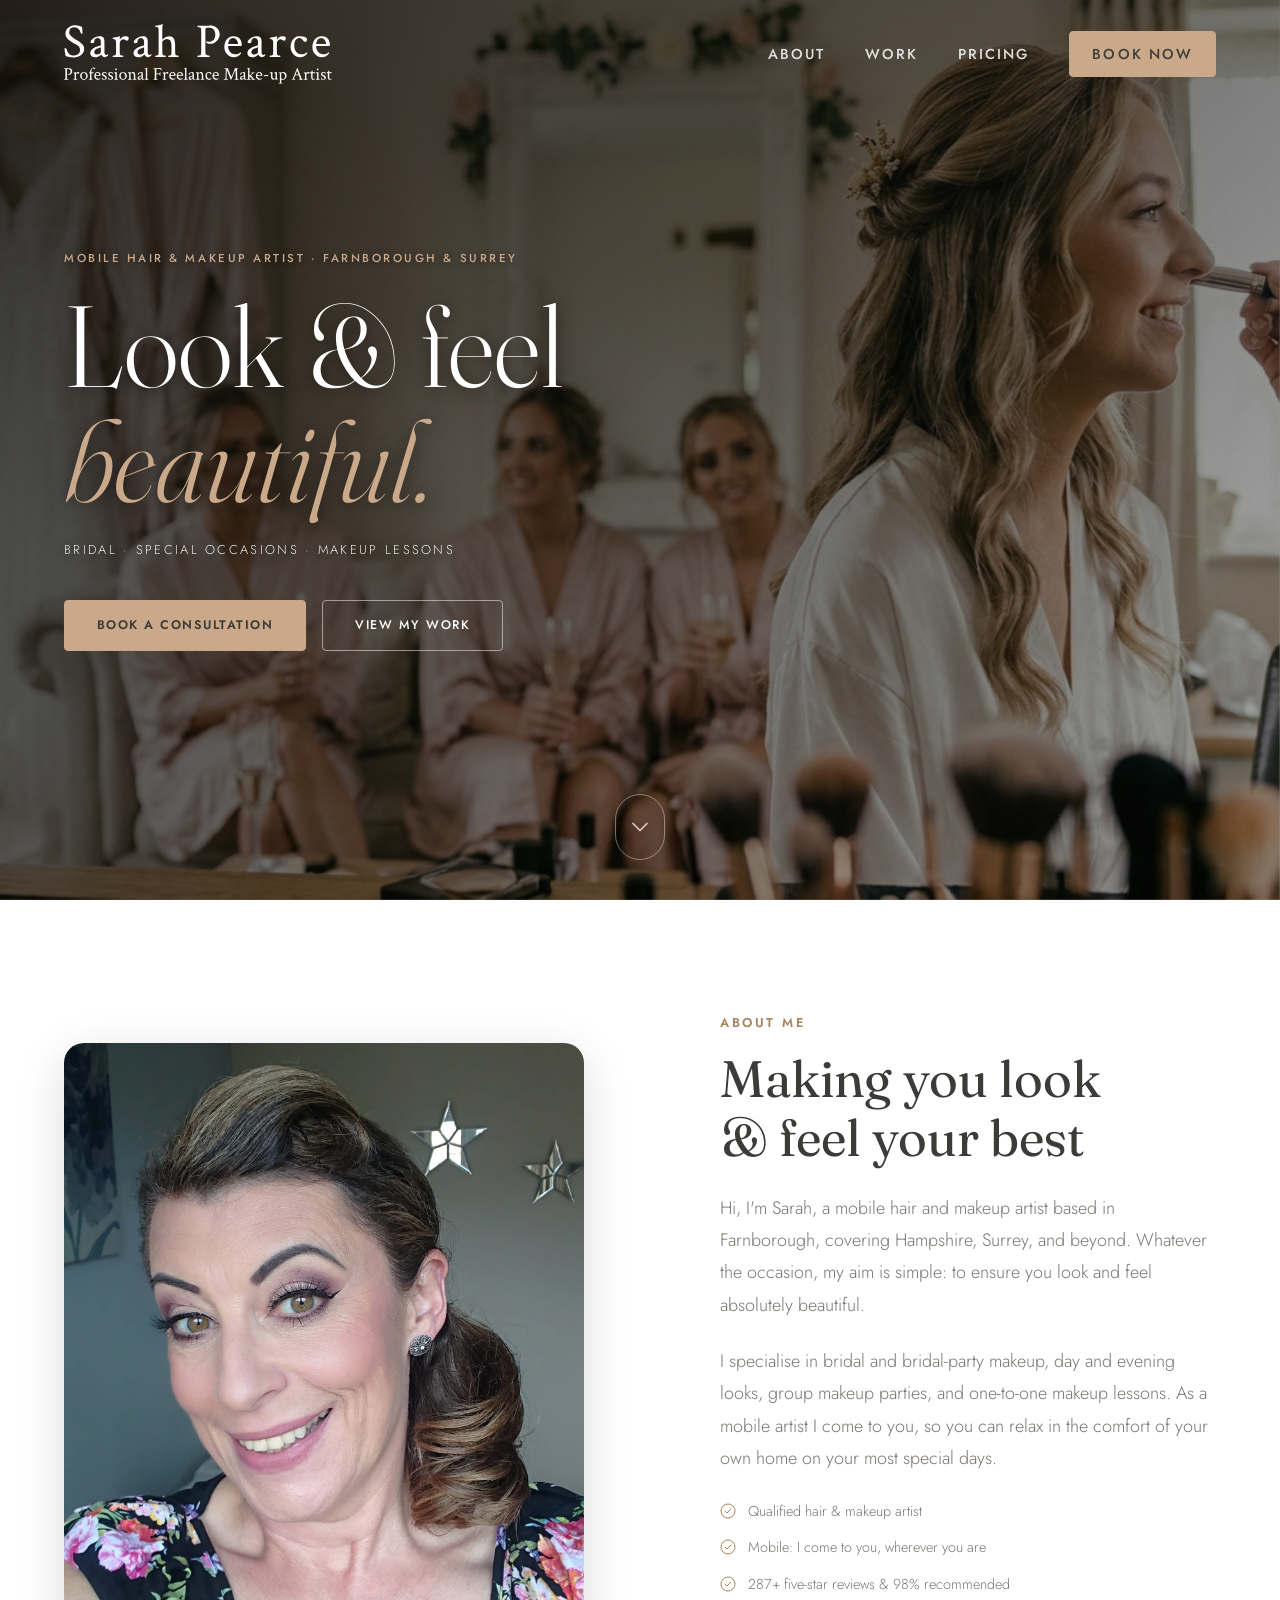
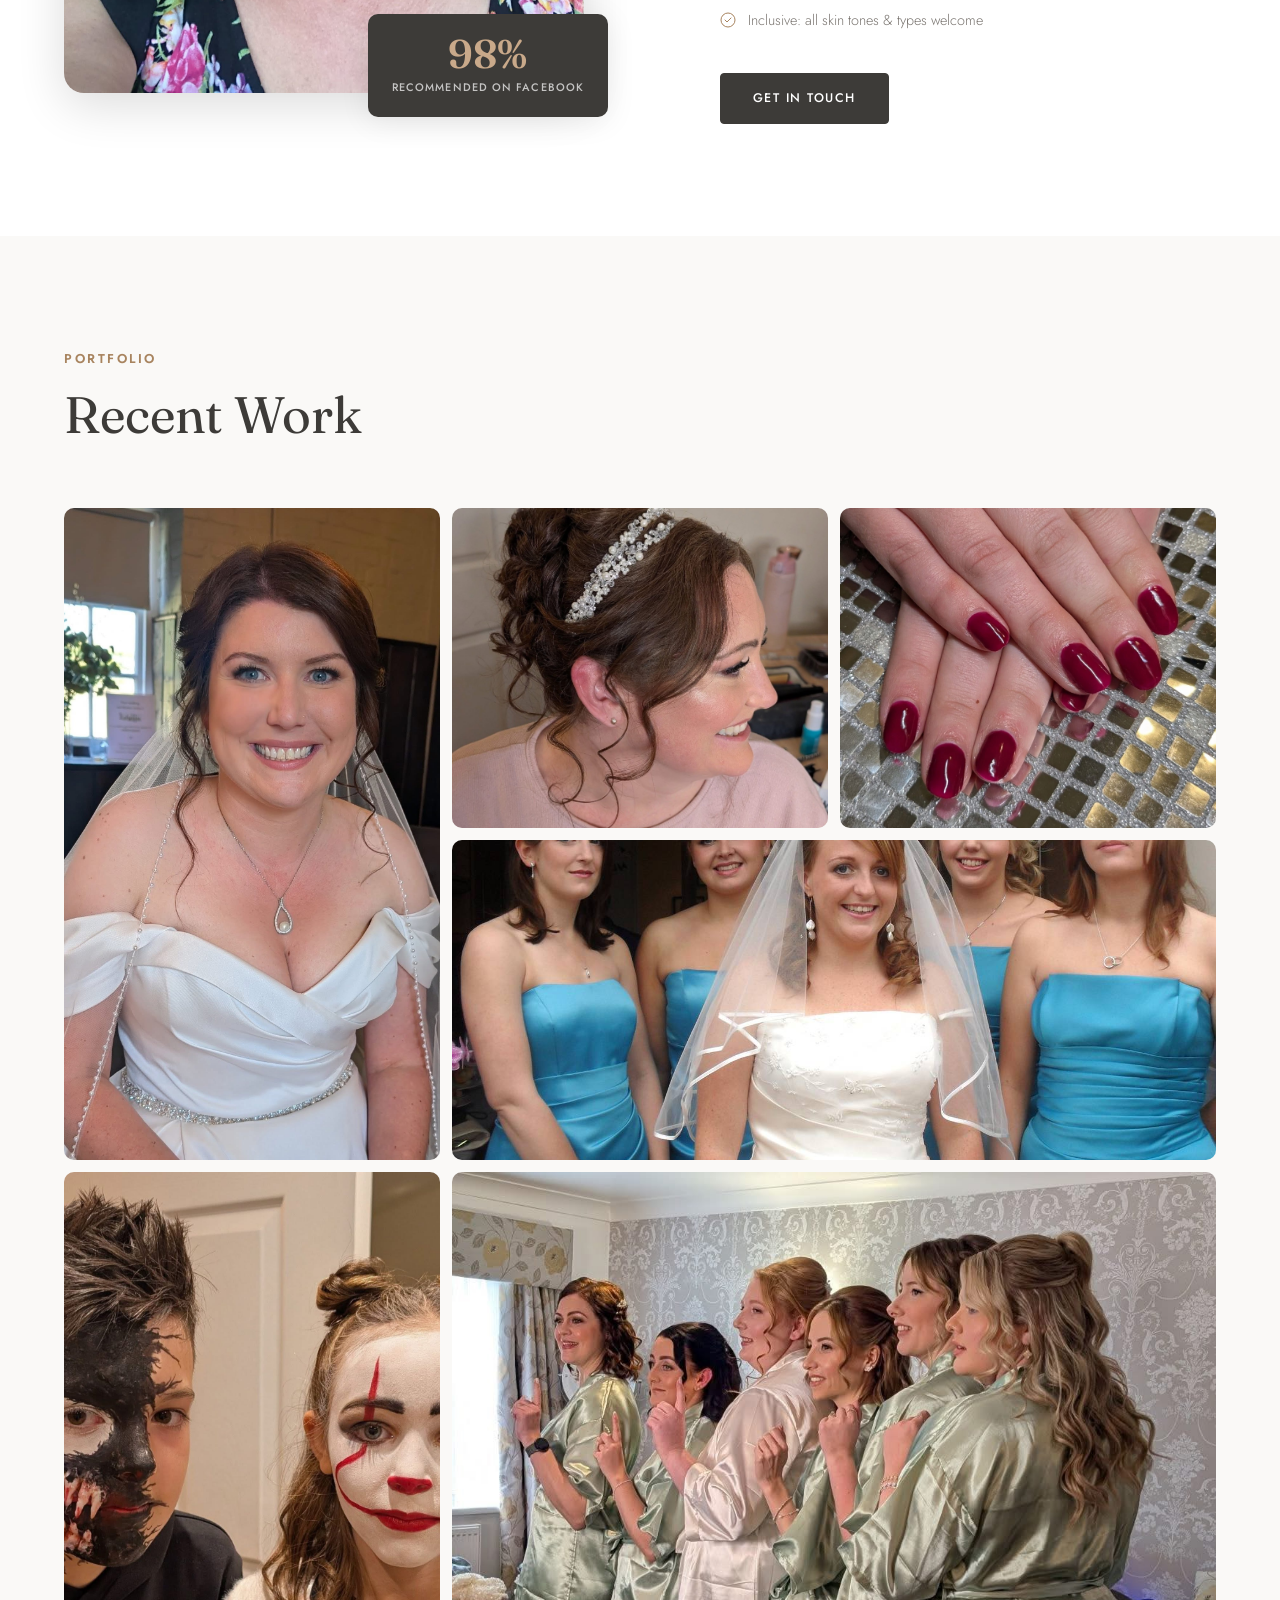
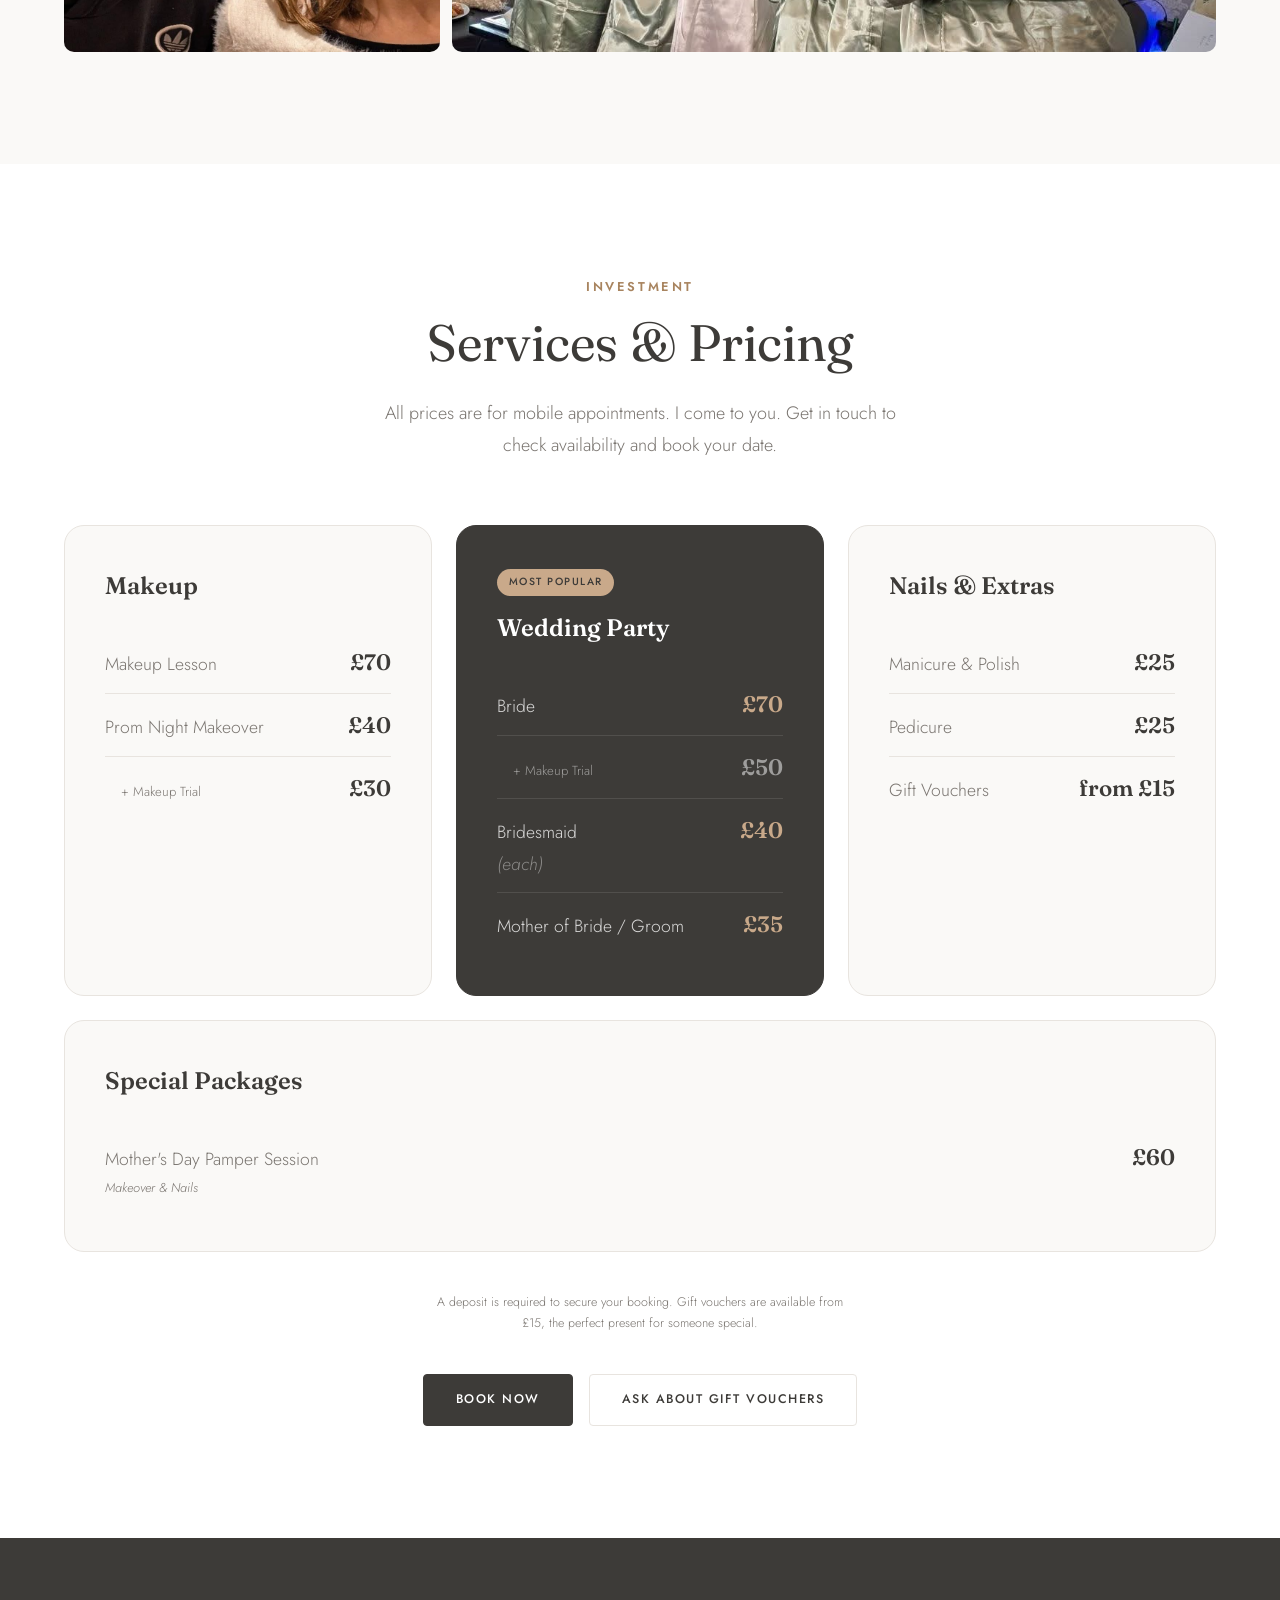
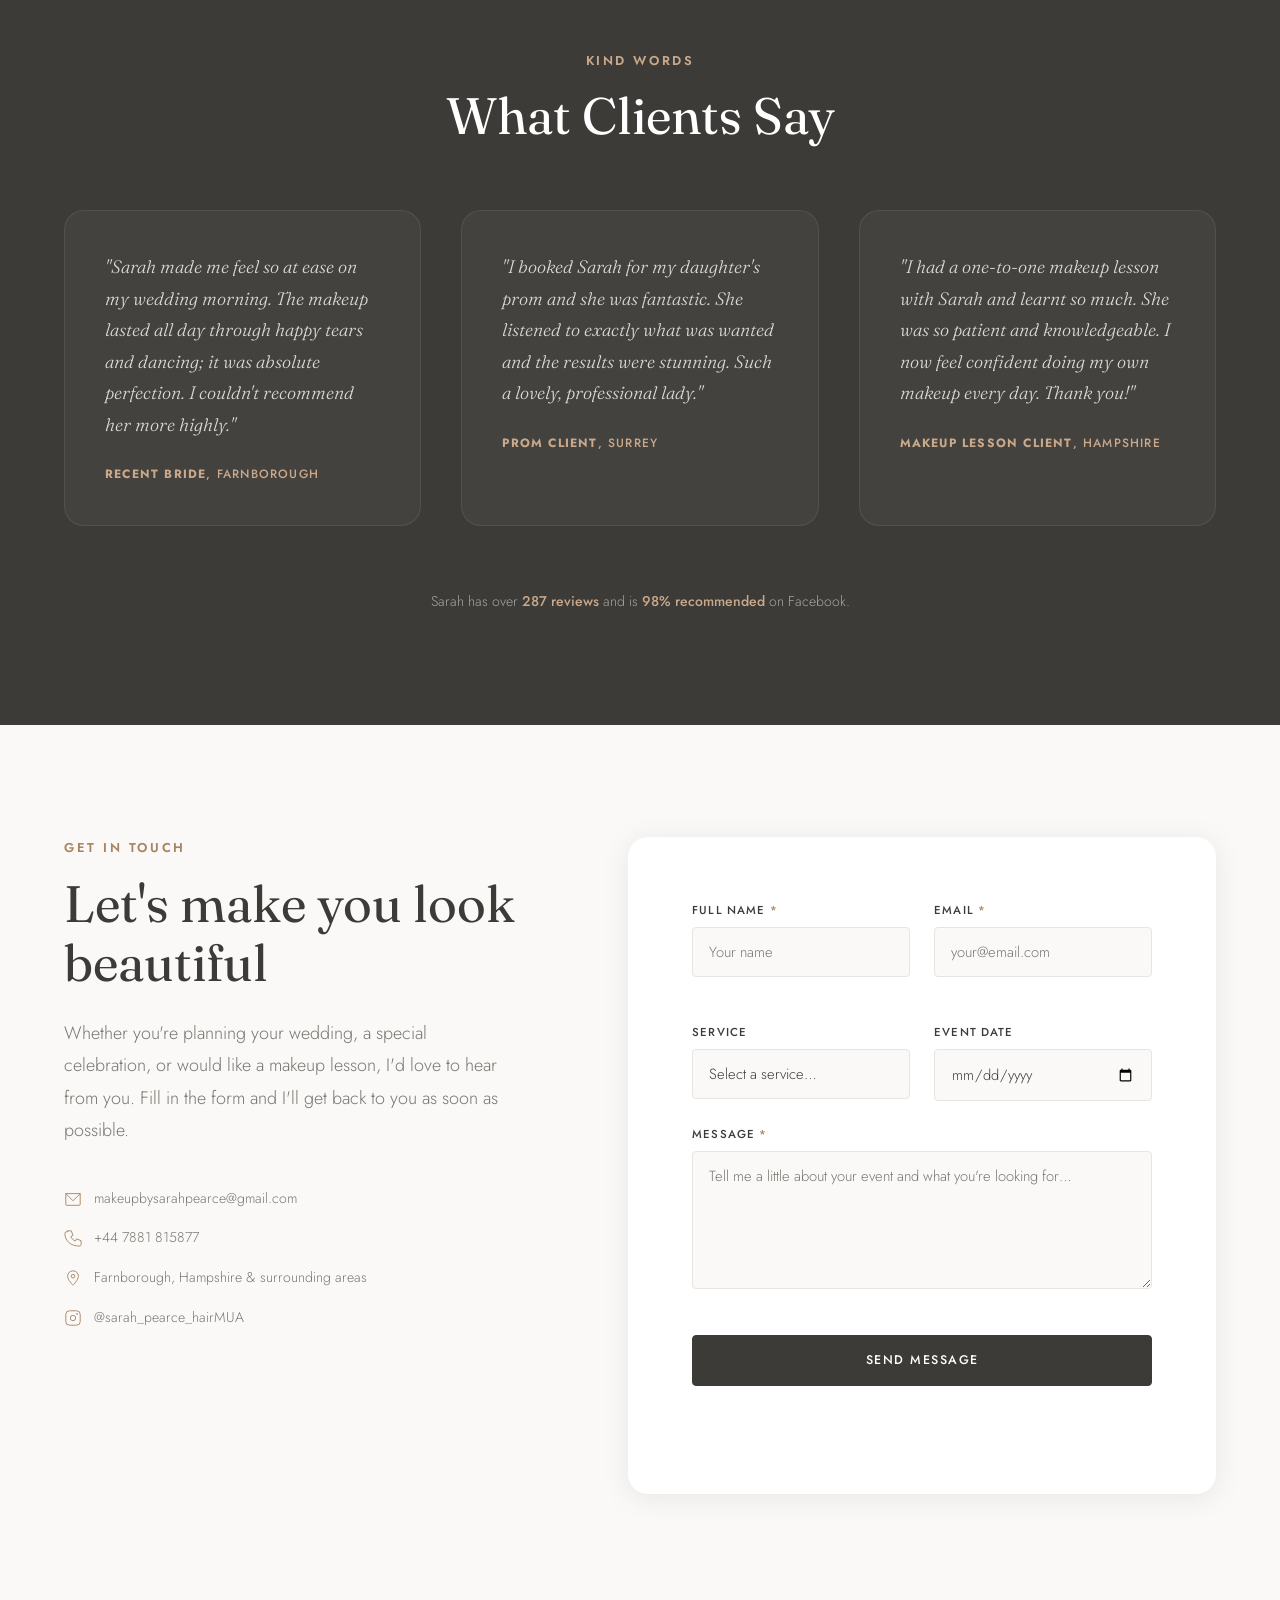
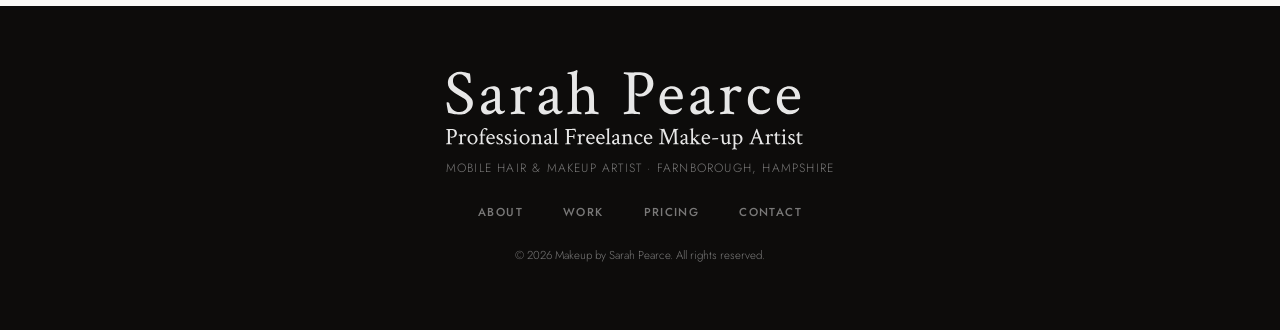
==== commit 8290c535: "makeupbysarahpearce: accent CTA, pill scroll, prominent nav button - btn--accent variant using warm " ====
--- a/makeupbysarahpearce/index.html
+++ b/makeupbysarahpearce/index.html
@@ -8,7 +8,6 @@
   <link rel="preconnect" href="https://fonts.googleapis.com" />
   <link rel="preconnect" href="https://fonts.gstatic.com" crossorigin />
   <link href="https://fonts.googleapis.com/css2?family=Fraunces:ital,opsz,wght@0,9..144,300;0,9..144,400;0,9..144,600;1,9..144,300;1,9..144,400;1,9..144,600&family=Jost:wght@300;400;500&display=swap" rel="stylesheet" />
-  <script src="https://mcp.figma.com/mcp/html-to-design/capture.js" async></script>
 </head>
 <body>
 
@@ -51,12 +50,14 @@
       <h1 class="hero__title">Look &amp; feel<br /><em>beautiful.</em></h1>
       <p class="hero__sub">Bridal · Special Occasions · Makeup Lessons</p>
       <div class="hero__actions">
-        <a href="#contact" class="btn btn--light">Book a Consultation</a>
+        <a href="#contact" class="btn btn--accent">Book a Consultation</a>
         <a href="#gallery" class="btn btn--ghost">View My Work</a>
       </div>
     </div>
     <a href="#about" class="hero__scroll" aria-label="Scroll down">
-      <span class="hero__scroll-line"></span>
+      <svg class="hero__scroll-arrow" xmlns="http://www.w3.org/2000/svg" width="28" height="28" viewBox="0 0 24 24" fill="none" stroke="rgba(255,255,255,0.75)" stroke-width="1.5" stroke-linecap="round" stroke-linejoin="round" aria-hidden="true">
+        <path d="M6 9l6 6 6-6"/>
+      </svg>
     </a>
   </section>
 
--- a/makeupbysarahpearce/styles.css
+++ b/makeupbysarahpearce/styles.css
@@ -147,6 +147,20 @@
   transform: translateY(-2px);
 }
 
+.btn--accent {
+  background: var(--clr-accent);
+  color: var(--clr-ink);
+  border: 1.5px solid var(--clr-accent);
+  font-weight: 600;
+}
+.btn--accent:hover {
+  background: var(--clr-accent-dk);
+  border-color: var(--clr-accent-dk);
+  color: var(--clr-white);
+  transform: translateY(-2px);
+  box-shadow: 0 8px 24px rgba(168,132,95,0.4);
+}
+
 .btn--outline {
   background: transparent;
   color: var(--clr-ink);
@@ -234,16 +248,29 @@
 
 .nav__cta {
   padding: 0.6rem 1.4rem;
-  border: 1.5px solid rgba(255,255,255,0.5);
+  background: var(--clr-accent);
+  color: var(--clr-ink) !important;
+  border: 1.5px solid var(--clr-accent);
   border-radius: var(--radius-sm);
-  transition: background var(--transition), border-color var(--transition) !important;
-}
-.nav__cta:hover { background: rgba(255,255,255,0.15) !important; }
+  font-weight: 600;
+  transition: background var(--transition), border-color var(--transition), color var(--transition), box-shadow var(--transition) !important;
+}
+.nav__cta:hover {
+  background: var(--clr-accent-dk) !important;
+  border-color: var(--clr-accent-dk) !important;
+  color: var(--clr-white) !important;
+  box-shadow: 0 4px 16px rgba(168,132,95,0.35);
+}
 .nav.scrolled .nav__cta {
-  border-color: var(--clr-border) !important;
+  background: var(--clr-accent) !important;
+  border-color: var(--clr-accent) !important;
   color: var(--clr-ink) !important;
 }
-.nav.scrolled .nav__cta:hover { background: var(--clr-ink) !important; color: var(--clr-white) !important; }
+.nav.scrolled .nav__cta:hover {
+  background: var(--clr-accent-dk) !important;
+  border-color: var(--clr-accent-dk) !important;
+  color: var(--clr-white) !important;
+}
 
 .nav__burger { display: none; flex-direction: column; gap: 5px; padding: 4px; }
 .nav__burger span {
@@ -376,19 +403,26 @@
   display: flex;
   flex-direction: column;
   align-items: center;
-}
-
-.hero__scroll-line {
+  justify-content: center;
+  padding: 18px 10px;
+  border: 1.5px solid rgba(255,255,255,0.4);
+  border-radius: 999px;
+  text-decoration: none;
+  transition: border-color 0.2s ease, background 0.2s ease;
+}
+.hero__scroll:hover {
+  border-color: rgba(255,255,255,0.75);
+  background: rgba(255,255,255,0.08);
+}
+
+.hero__scroll-arrow {
   display: block;
-  width: 1px;
-  height: 60px;
-  background: linear-gradient(to bottom, transparent, rgba(255,255,255,0.5));
-  animation: scrollPulse 2s ease-in-out infinite;
-}
-
-@keyframes scrollPulse {
-  0%, 100% { opacity: 0.4; transform: scaleY(1); }
-  50%       { opacity: 1;   transform: scaleY(1.15); }
+  animation: scrollBounce 2s ease-in-out infinite;
+}
+
+@keyframes scrollBounce {
+  0%, 100% { transform: translateY(0); opacity: 0.6; }
+  50%       { transform: translateY(6px); opacity: 1; }
 }
 
 /* ----- ABOUT ----- */
